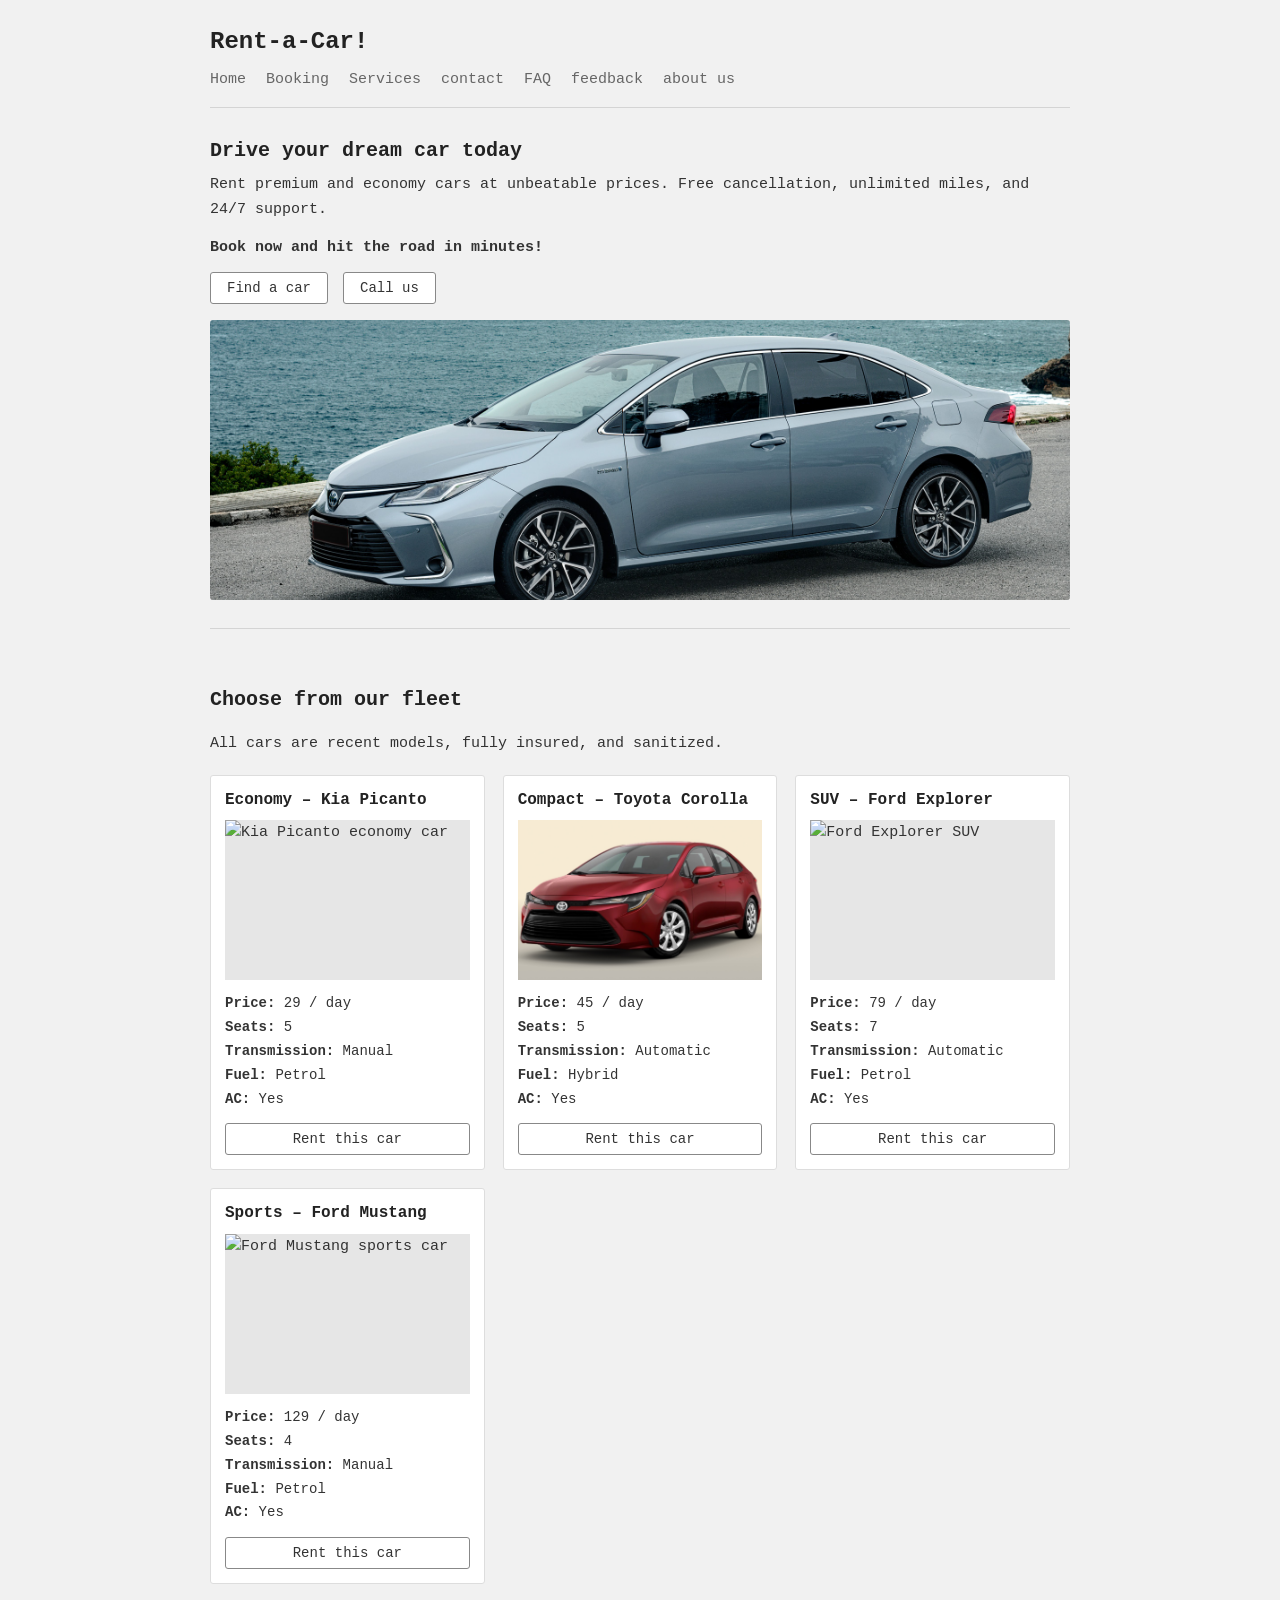
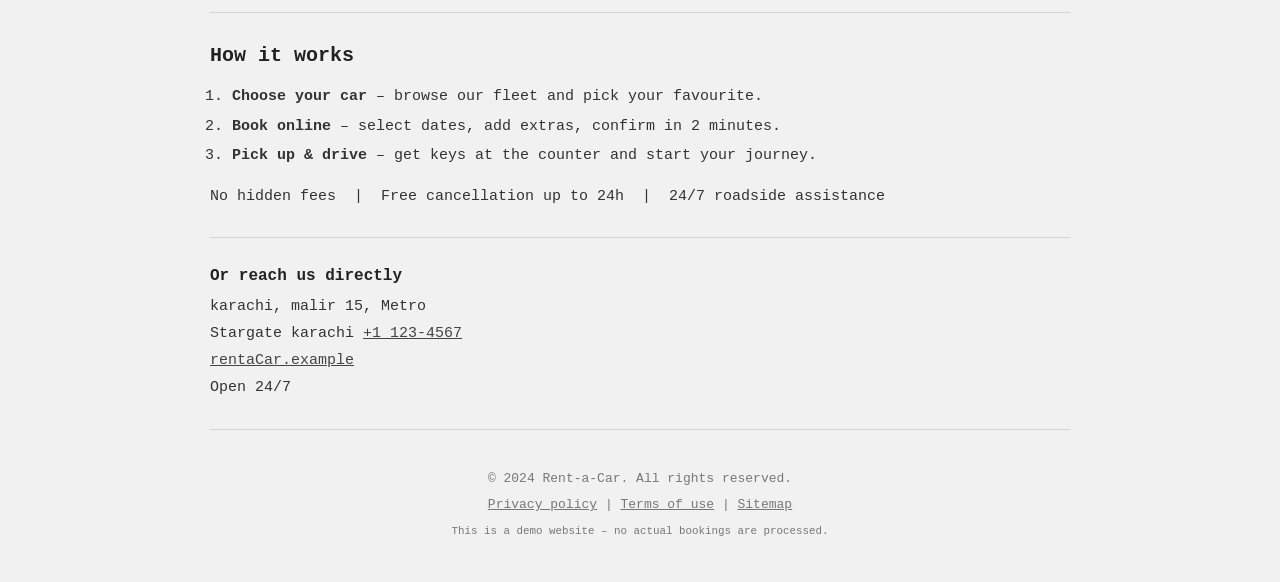
==== index.html @ 2a7a0d49 "html,css done with images" ====
<!DOCTYPE html>
<html lang="en">

<head>
  <meta charset="UTF-8">
  <meta name="viewport" content="width=device-width, initial-scale=1.0">
  <title>Rent-a-Car</title>

  <link rel="stylesheet" href="style/style.css">
</head>

<body class="home">

  <!-- HEADER  -->
  <header>
    <h1>Rent-a-Car!</h1>
    <nav>
      <ul>
        <li><a href="index.html">Home</a></li>
        <li><a href="booking.html">Booking</a></li>
        <li><a href="services.html">Services</a></li>
        <li><a href="contact.html">contact</a></li>
        <li><a href="faq.html">FAQ</a></li>
        <li><a href="feedback.html">feedback</a></li>
        <li><a href="about us.html">about us</a></li>
      </ul>
    </nav>
    <hr>
  </header>

  <!-- MAIN CONTENT -->
  <main>

    <!--  WELCOME SECTION -->
    <section id="home">
      <h2>Drive your dream car today</h2>
      <p>Rent premium and economy cars at unbeatable prices. Free cancellation, unlimited miles, and 24/7 support.</p>
      <p><strong>Book now and hit the road in minutes!</strong></p>
      <button type="button"> Find a car</button>
      <button type="button"> Call us</button>
      <img class="banner" src="assets/car 6.jpg" alt="Toyota Corolla parked by the sea">
    </section>

    <hr>

    <!-- CAR FLEET -->
    <section id="fleet" class="cars">
      <h2>Choose from our fleet</h2>
      <p>All cars are recent models, fully insured, and sanitized.</p>

      <!-- Car 1 -->
      <article>
        <h3>Economy – Kia Picanto</h3>
        <img src="https://placehold.co/300x160?text=Kia+Picanto" alt="Kia Picanto economy car" width="300" height="160">
        <ul>
          <li><strong>Price:</strong> 29 / day</li>
          <li><strong>Seats:</strong> 5</li>
          <li><strong>Transmission:</strong> Manual</li>
          <li><strong>Fuel:</strong> Petrol</li>
          <li><strong>AC:</strong> Yes</li>
        </ul>
        <button type="button">Rent this car</button>
      </article>

      <!-- Car 2 -->
      <article>
        <h3>Compact – Toyota Corolla</h3>
        <img src="assets/car 7.jpg" alt="Toyota Corolla compact car" width="300"
          height="160">
        <ul>
          <li><strong>Price:</strong> 45 / day</li>
          <li><strong>Seats:</strong> 5</li>
          <li><strong>Transmission:</strong> Automatic</li>
          <li><strong>Fuel:</strong> Hybrid</li>
          <li><strong>AC:</strong> Yes</li>
        </ul>
        <button type="button">Rent this car</button>
      </article>

      <!-- Car 3 -->
      <article>
        <h3> SUV – Ford Explorer</h3>
        <img src="https://placehold.co/300x160?text=Ford+Explorer" alt="Ford Explorer SUV" width="300" height="160">
        <ul>
          <li><strong>Price:</strong> 79 / day</li>
          <li><strong>Seats:</strong> 7</li>
          <li><strong>Transmission:</strong> Automatic</li>
          <li><strong>Fuel:</strong> Petrol</li>
          <li><strong>AC:</strong> Yes</li>
        </ul>
        <button type="button">Rent this car</button>
      </article>

      <!-- Car 4 -->
      <article>
        <h3> Sports – Ford Mustang</h3>
        <img src="https://placehold.co/300x160?text=Ford+Mustang" alt="Ford Mustang sports car" width="300"
          height="160">
        <ul>
          <li><strong>Price:</strong> 129 / day</li>
          <li><strong>Seats:</strong> 4</li>
          <li><strong>Transmission:</strong> Manual</li>
          <li><strong>Fuel:</strong> Petrol</li>
          <li><strong>AC:</strong> Yes</li>
        </ul>
        <button type="button">Rent this car</button>
      </article>
    </section>

    <hr>
<!-- how it works sec -->
    <section id="how-it-works">
      <h2>How it works</h2>
      <ol>
        <li><strong>Choose your car</strong> – browse our fleet and pick your favourite.</li>
        <li><strong>Book online</strong> – select dates, add extras, confirm in 2 minutes.</li>
        <li><strong>Pick up & drive</strong> – get keys at the counter and start your journey.</li>
      </ol>
      <p>No hidden fees &nbsp;|&nbsp;  Free cancellation up to 24h &nbsp;|&nbsp; 24/7 roadside assistance</p>
    </section>

    <hr>

    
      <h3>Or reach us directly</h3>
      <address>
        karachi, malir 15, Metro <br> Stargate karachi
         <a href="tel:+15551234567">+1 123-4567</a><br>
         <a href="mailto:hello@rentaride.example">rentaCar.example</a><br>
         Open 24/7
      </address>
    </section>

    <hr>

  </main>

  <!-- FOOTER -->
  <footer>
    <p>&copy; 2024 Rent-a-Car. All rights reserved.</p>
    <p>
      <a href="privacyPolicy.html">Privacy policy</a> |
      <a href="termsofuse.html">Terms of use</a> |
      <a href="sitemap.html">Sitemap</a>
    </p>
    <p><small>This is a demo website – no actual bookings are processed.</small></p>
  </footer>

</body>

</html>
---- style/style.css ----
/* =========================================================
   Rent-a-Car - style.css
   one file for every page. grey + white, vs code fonts.
   ========================================================= */


/* ---------- GENERAL (all pages) ---------- */

* {
  box-sizing: border-box;
}

body {
  margin: 0;
  font-family: Consolas, Menlo, Monaco, "Courier New", monospace;
  font-size: 15px;
  line-height: 1.7;
  color: #333;
  background: #f1f1f1;
}

/* keeps the content in a centered column */
header,
main,
footer,
body > #contact,
body > #feedback {
  max-width: 900px;
  margin: 0 auto;
  padding: 0 20px;
}

h1,
h2,
h3 {
  color: #222;
  line-height: 1.3;
}

h2 {
  font-size: 20px;
  margin: 30px 0 8px;
}

h3 {
  font-size: 16px;
  margin: 22px 0 6px;
}

p {
  margin: 0 0 12px;
}

ul,
ol {
  padding-left: 22px;
}

a {
  color: #444;
}

a:hover {
  color: #000;
}

hr {
  border: 0;
  border-top: 1px solid #d4d4d4;
  margin: 28px 0;
}

img {
  max-width: 100%;
}

button {
  font-family: inherit;
  font-size: 14px;
  color: #333;
  background: #fff;
  border: 1px solid #888;
  padding: 7px 16px;
  margin-right: 6px;
  border-radius: 3px;
  cursor: pointer;
}

button:hover {
  background: #333;
  color: #fff;
  border-color: #333;
}

/* big picture on top of a page */
.banner {
  display: block;
  width: 100%;
  height: 280px;
  object-fit: cover;
  margin: 16px 0 6px;
  border-radius: 3px;
}


/* ---------- HEADER + NAV ---------- */

header h1 {
  font-size: 24px;
  margin: 26px 0 10px;
}

nav ul {
  display: flex;
  flex-wrap: wrap;
  gap: 6px 20px;
  list-style: none;
  padding: 0;
  margin: 0;
}

nav a {
  color: #666;
  text-decoration: none;
  padding-bottom: 2px;
}

nav a:hover {
  color: #000;
  border-bottom: 1px solid #000;
}

header hr {
  margin: 14px 0 0;
}


/* ---------- FOOTER ---------- */

footer {
  text-align: center;
  font-size: 13px;
  color: #777;
  padding-top: 10px;
  padding-bottom: 36px;
}

footer p {
  margin-bottom: 4px;
}

footer a {
  color: #777;
}


/* ---------- HOME (index.html) ---------- */

.home address {
  font-style: normal;
  line-height: 1.8;
}

.home ol li {
  margin-bottom: 4px;
}


/* ---------- BOOKING + HOME FLEET (car cards) ---------- */

.cars {
  display: grid;
  grid-template-columns: repeat(auto-fill, minmax(260px, 1fr));
  gap: 18px;
}

/* heading and intro text span the full row */
.cars > h2,
.cars > p {
  grid-column: 1 / -1;
  margin-bottom: 0;
}

.cars article {
  background: #fff;
  border: 1px solid #ddd;
  border-radius: 3px;
  padding: 14px;
}

.cars article h3 {
  margin: 0 0 10px;
}

.cars article img {
  display: block;
  width: 100%;
  height: 160px;
  object-fit: cover;
  background: #e6e6e6;
}

.cars article ul {
  list-style: none;
  padding: 0;
  margin: 12px 0;
  font-size: 14px;
}

.cars article button {
  width: 100%;
  margin: 0;
}


/* ---------- SERVICES ---------- */

.services h3 {
  border-left: 3px solid #999;
  padding-left: 10px;
}


/* ---------- CONTACT + FEEDBACK (forms) ---------- */

fieldset {
  background: #fff;
  border: 1px solid #ccc;
  border-radius: 3px;
  padding: 18px 24px 24px;
  margin-top: 16px;
}

legend {
  padding: 0 8px;
  color: #555;
}

label {
  font-size: 14px;
}

input[type="text"],
input[type="email"],
input[type="tel"],
input[type="date"],
select,
textarea {
  width: 100%;
  max-width: 420px;
  margin-top: 4px;
  padding: 8px 10px;
  font-family: inherit;
  font-size: 14px;
  color: #333;
  background: #fafafa;
  border: 1px solid #bbb;
  border-radius: 3px;
}

input:focus,
select:focus,
textarea:focus {
  outline: none;
  border-color: #555;
  background: #fff;
}

/* these two pages have no header, so give them some room at the top */
.feedback #feedback,
.contact #contact {
  padding-top: 10px;
  padding-bottom: 20px;
}


/* ---------- FAQ ---------- */

.faq article {
  background: #fff;
  border: 1px solid #ddd;
  border-radius: 3px;
  padding: 2px 18px 6px;
  margin: 10px 0;
}

.faq article h3 {
  margin: 12px 0 4px;
}

.faq article p {
  margin-bottom: 8px;
  color: #555;
}


/* ---------- ABOUT US ---------- */

.about ul li {
  margin-bottom: 4px;
}


/* ---------- PRIVACY POLICY + TERMS OF USE ---------- */

.privacy section,
.terms section {
  max-width: 720px;
}

/* the "last updated" line */
.privacy section > p:nth-of-type(1),
.terms section > p:nth-of-type(1) {
  color: #888;
  font-size: 13px;
}


/* ---------- SITEMAP ---------- */

.sitemap li {
  padding: 1px 0;
}


/* ---------- SMALL SCREENS ---------- */

@media (max-width: 600px) {
  body {
    font-size: 14px;
  }

  .banner {
    height: 180px;
  }
}
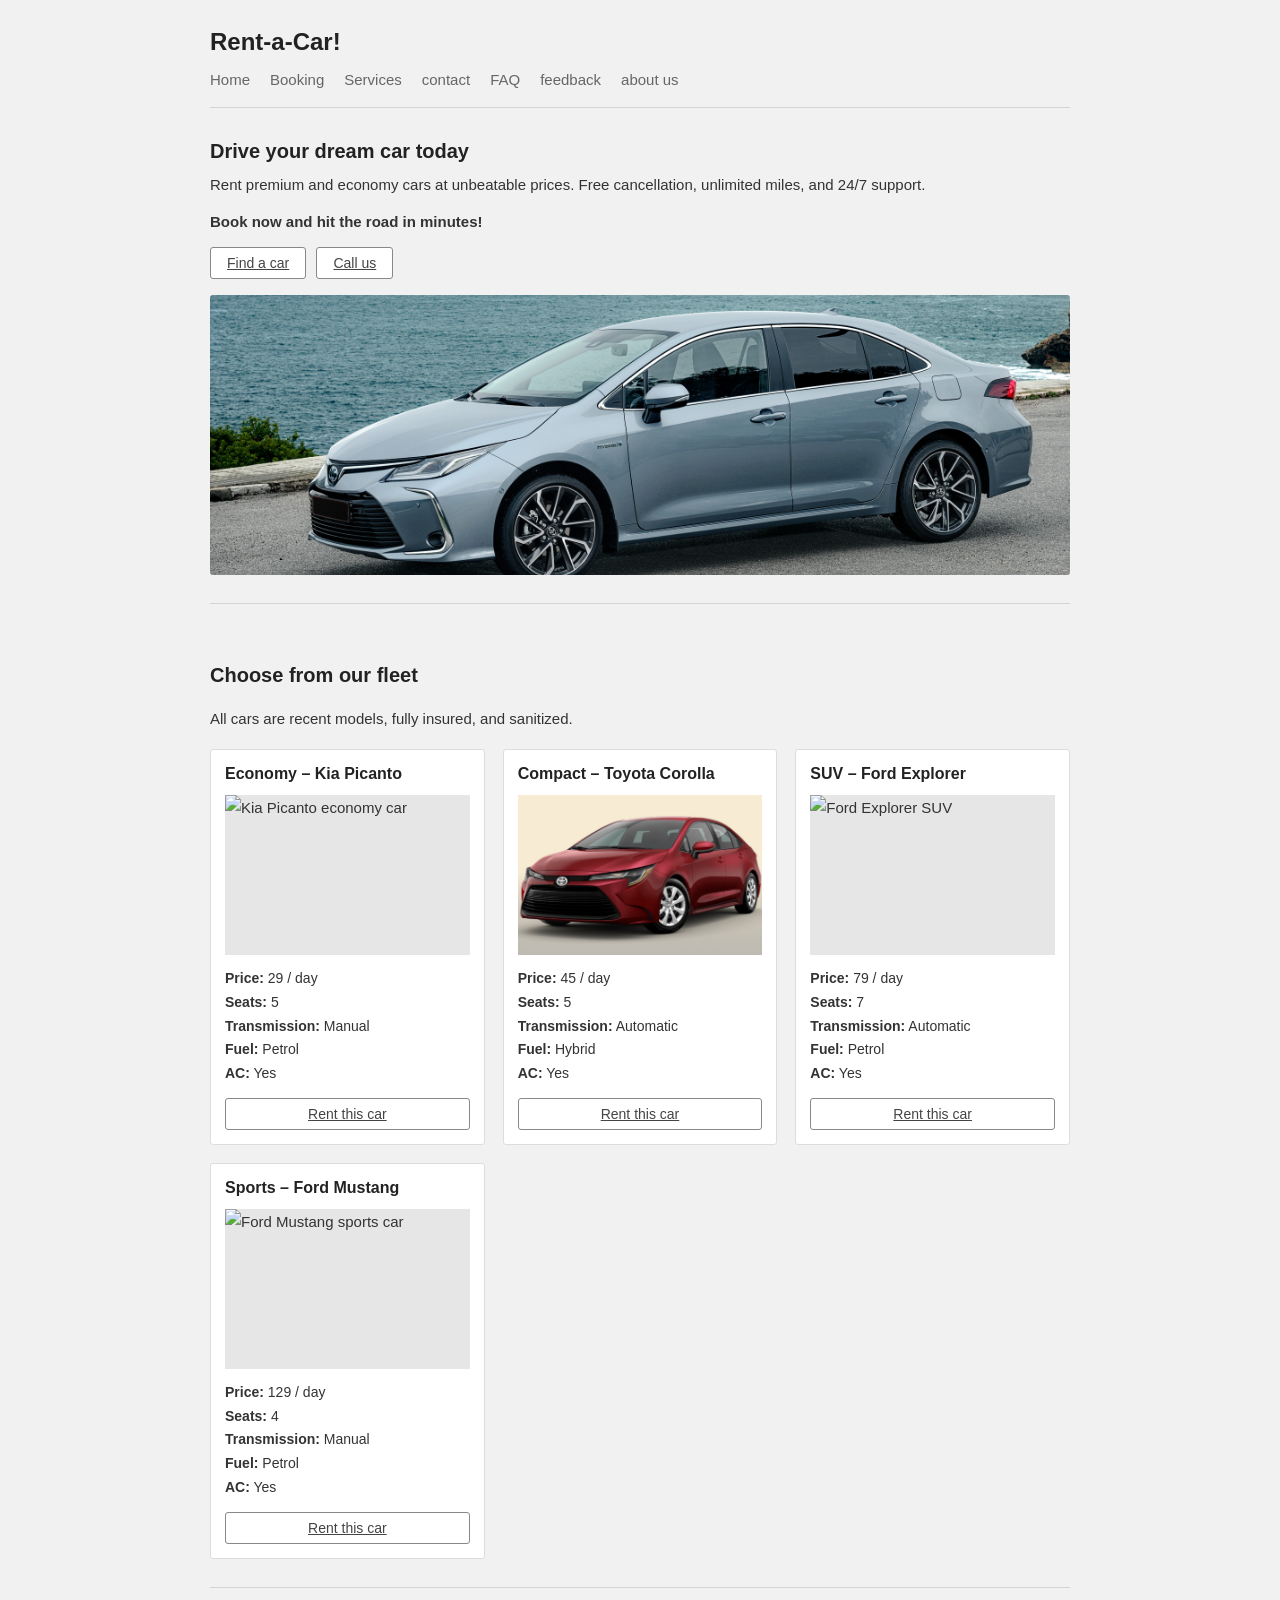
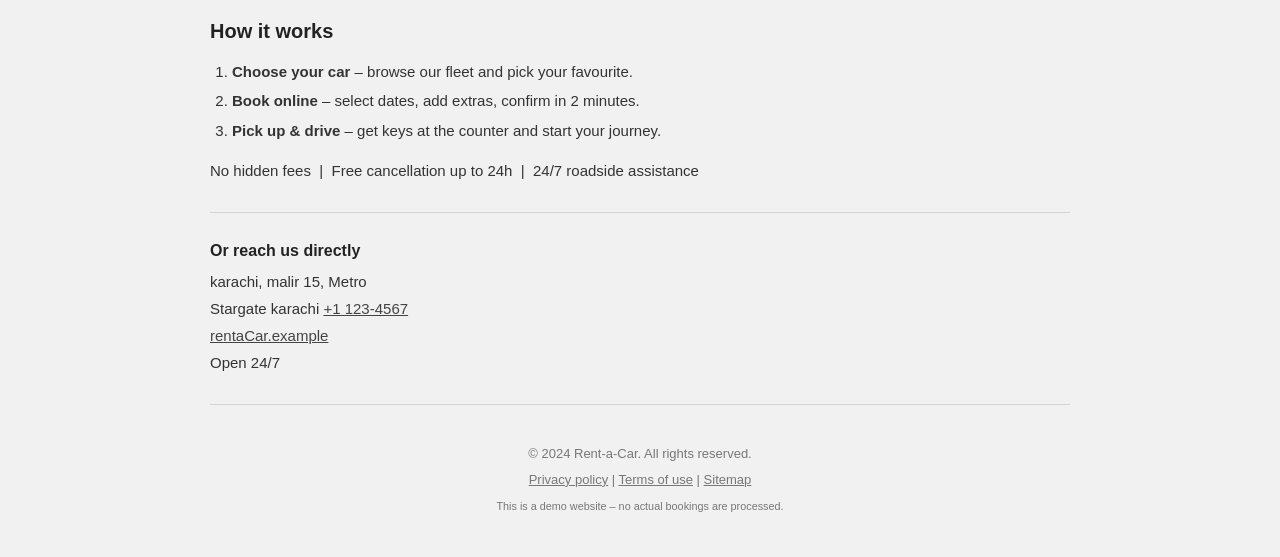
==== commit f77af761: "html and css final" ====
--- a/index.html
+++ b/index.html
@@ -36,8 +36,9 @@
       <h2>Drive your dream car today</h2>
       <p>Rent premium and economy cars at unbeatable prices. Free cancellation, unlimited miles, and 24/7 support.</p>
       <p><strong>Book now and hit the road in minutes!</strong></p>
-      <button type="button"> Find a car</button>
-      <button type="button"> Call us</button>
+      <button type="button"><a href="booking.html">Find a car</a></button>
+
+      <button type="button"><a href="contact.html">Call us</a></button>
       <img class="banner" src="assets/car 6.jpg" alt="Toyota Corolla parked by the sea">
     </section>
 
@@ -59,8 +60,8 @@
           <li><strong>Fuel:</strong> Petrol</li>
           <li><strong>AC:</strong> Yes</li>
         </ul>
-        <button type="button">Rent this car</button>
-      </article>
+
+        <button type="button" class="rent-btn"><a href="bookNOW.HTML">Rent this car</a></button>      </article>
 
       <!-- Car 2 -->
       <article>
@@ -74,8 +75,8 @@
           <li><strong>Fuel:</strong> Hybrid</li>
           <li><strong>AC:</strong> Yes</li>
         </ul>
-        <button type="button">Rent this car</button>
-      </article>
+
+        <button type="button" class="rent-btn"><a href="bookNOW.HTML">Rent this car</a></button>      </article>
 
       <!-- Car 3 -->
       <article>
@@ -88,8 +89,8 @@
           <li><strong>Fuel:</strong> Petrol</li>
           <li><strong>AC:</strong> Yes</li>
         </ul>
-        <button type="button">Rent this car</button>
-      </article>
+
+        <button type="button" class="rent-btn"><a href="bookNOW.HTML">Rent this car</a></button>      </article>
 
       <!-- Car 4 -->
       <article>
@@ -103,8 +104,8 @@
           <li><strong>Fuel:</strong> Petrol</li>
           <li><strong>AC:</strong> Yes</li>
         </ul>
-        <button type="button">Rent this car</button>
-      </article>
+
+        <button type="button" class="rent-btn"><a href="bookNOW.HTML">Rent this car</a></button>      </article>
     </section>
 
     <hr>
--- a/style/style.css
+++ b/style/style.css
@@ -1,10 +1,4 @@
-/* =========================================================
-   Rent-a-Car - style.css
-   one file for every page. grey + white, vs code fonts.
-   ========================================================= */
-
-
-/* ---------- GENERAL (all pages) ---------- */
+
 
 * {
   box-sizing: border-box;
@@ -12,7 +6,7 @@
 
 body {
   margin: 0;
-  font-family: Consolas, Menlo, Monaco, "Courier New", monospace;
+  font-family: 'Gill Sans', 'Gill Sans MT', Calibri, 'Trebuchet MS', sans-serif;
   font-size: 15px;
   line-height: 1.7;
   color: #333;
@@ -24,6 +18,7 @@
 main,
 footer,
 body > #contact,
+body > #contact-us,
 body > #feedback {
   max-width: 900px;
   margin: 0 auto;
@@ -266,6 +261,42 @@
   background: #fff;
 }
 
+/* contact us block (top of contact.html) */
+.contact-wrap {
+  display: grid;
+  grid-template-columns: 1fr 1.4fr;
+  gap: 30px;
+  margin-top: 18px;
+}
+
+.contact-info {
+  margin: 0;
+  padding: 18px 22px;
+  background: #fff;
+  border: 1px solid #ddd;
+  border-radius: 3px;
+  align-self: start;
+}
+
+.contact-info dt {
+  font-size: 13px;
+  color: #888;
+}
+
+.contact-info dd {
+  margin: 0 0 14px;
+}
+
+.contact-info dd:last-child {
+  margin-bottom: 0;
+}
+
+.contact-form input,
+.contact-form textarea {
+  margin-bottom: 14px;
+  max-width: none;
+}
+
 /* these two pages have no header, so give them some room at the top */
 .feedback #feedback,
 .contact #contact {
@@ -333,4 +364,8 @@
   .banner {
     height: 180px;
   }
-}
+
+  .contact-wrap {
+    grid-template-columns: 1fr;
+  }
+}
